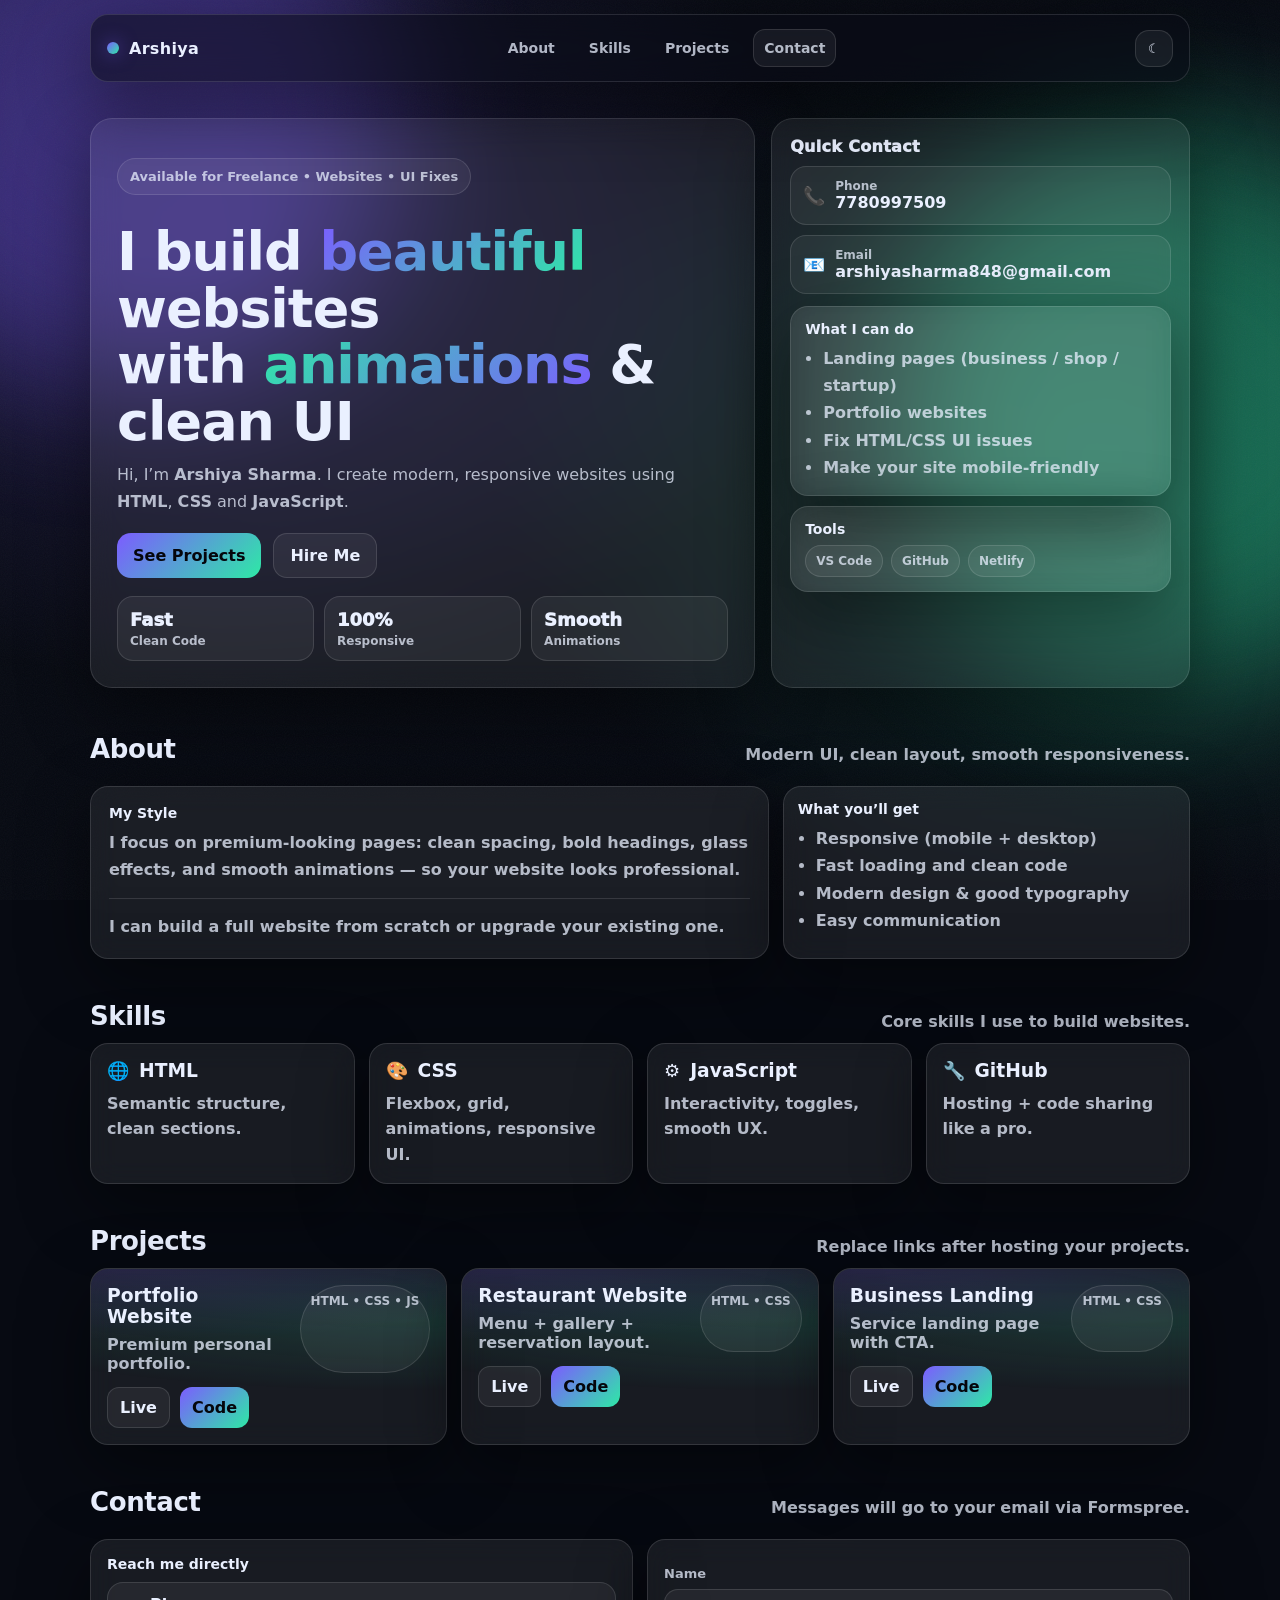
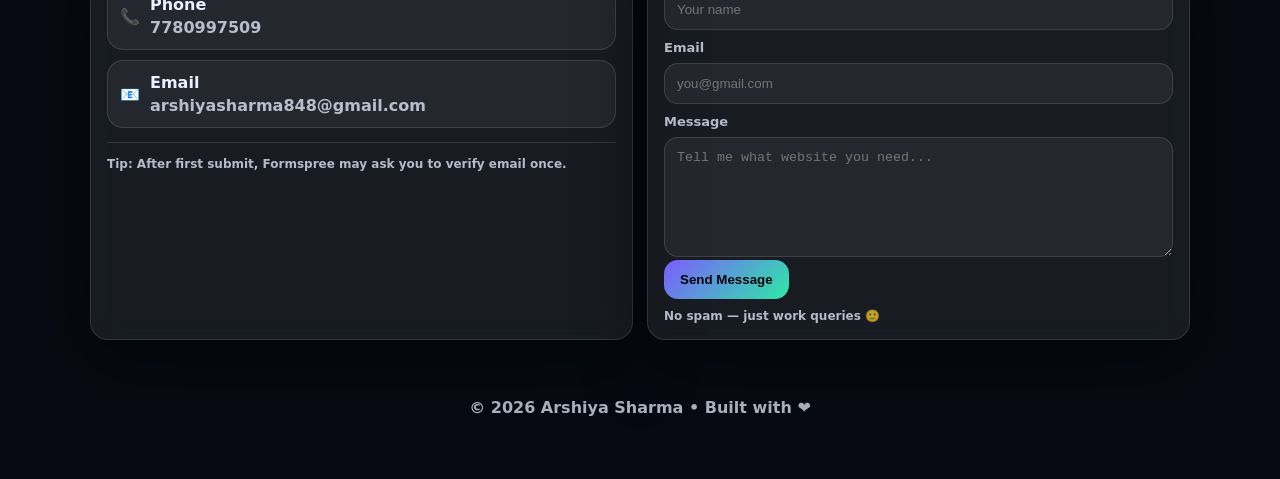
==== index.html @ 582f91e6 "Initial portfolio website" ====
<!DOCTYPE html>
<html lang="en">
<head>
  <meta charset="UTF-8" />
  <meta name="viewport" content="width=device-width, initial-scale=1.0" />
  <title>Arshiya Sharma | Web Developer</title>
  <link rel="stylesheet" href="style.css" />
</head>
<body>

  <!-- Background -->
  <div class="blob b1"></div>
  <div class="blob b2"></div>
  <div class="noise"></div>

  <!-- Navbar -->
  <header class="nav">
    <a class="brand" href="#home">
      <span class="dot"></span>
      <span>Arshiya</span>
    </a>

    <nav class="navLinks">
      <a href="#about">About</a>
      <a href="#skills">Skills</a>
      <a href="#projects">Projects</a>
      <a href="#contact" class="pill">Contact</a>
    </nav>

    <button class="themeBtn" id="themeBtn" aria-label="Toggle theme">
      <span class="icon">☾</span>
    </button>
  </header>

  <!-- Hero -->
  <main id="home" class="hero">
    <div class="heroCard reveal">
      <p class="badge">Available for Freelance • Websites • UI Fixes</p>

      <h1>
        I build <span class="grad">beautiful</span> websites<br />
        with <span class="grad2">animations</span> & clean UI
      </h1>

      <p class="sub">
        Hi, I’m <b>Arshiya Sharma</b>. I create modern, responsive websites using
        <b>HTML</b>, <b>CSS</b> and <b>JavaScript</b>.
      </p>

      <div class="ctaRow">
        <a class="btn primary" href="#projects">See Projects</a>
        <a class="btn ghost" href="#contact">Hire Me</a>
      </div>

      <div class="stats">
        <div class="stat">
          <div class="num">Fast</div>
          <div class="label">Clean Code</div>
        </div>
        <div class="stat">
          <div class="num">100%</div>
          <div class="label">Responsive</div>
        </div>
        <div class="stat">
          <div class="num">Smooth</div>
          <div class="label">Animations</div>
        </div>
      </div>
    </div>

    <aside class="sideCard reveal">
      <div class="miniTitle">Quick Contact</div>

      <div class="contactMini">
        <a class="contactItem" href="tel:7780997509">
          <span class="ico">📞</span>
          <div>
            <div class="smallLabel">Phone</div>
            <div class="smallValue">7780997509</div>
          </div>
        </a>

        <a class="contactItem" href="mailto:arshiyasharma848@gmail.com">
          <span class="ico">📧</span>
          <div>
            <div class="smallLabel">Email</div>
            <div class="smallValue">arshiyasharma848@gmail.com</div>
          </div>
        </a>
      </div>

      <div class="glass">
        <h3>What I can do</h3>
        <ul>
          <li>Landing pages (business / shop / startup)</li>
          <li>Portfolio websites</li>
          <li>Fix HTML/CSS UI issues</li>
          <li>Make your site mobile-friendly</li>
        </ul>
      </div>

      <div class="glass">
        <h3>Tools</h3>
        <div class="chips">
          <span class="chip">VS Code</span>
          <span class="chip">GitHub</span>
          <span class="chip">Netlify</span>
        </div>
      </div>
    </aside>
  </main>

  <!-- About -->
  <section id="about" class="section reveal">
    <div class="sectionHead">
      <h2>About</h2>
      <p>Modern UI, clean layout, smooth responsiveness.</p>
    </div>

    <div class="aboutGrid">
      <div class="glass big tilt">
        <h3>My Style</h3>
        <p>
          I focus on premium-looking pages: clean spacing, bold headings,
          glass effects, and smooth animations — so your website looks professional.
        </p>
        <div class="line"></div>
        <p>
          I can build a full website from scratch or upgrade your existing one.
        </p>
      </div>

      <div class="glass tilt">
        <h3>What you’ll get</h3>
        <ul>
          <li>Responsive (mobile + desktop)</li>
          <li>Fast loading and clean code</li>
          <li>Modern design & good typography</li>
          <li>Easy communication</li>
        </ul>
      </div>
    </div>
  </section>

  <!-- Skills -->
  <section id="skills" class="section reveal">
    <div class="sectionHead">
      <h2>Skills</h2>
      <p>Core skills I use to build websites.</p>
    </div>

    <div class="cards">
      <div class="skillCard lift">
        <div class="skillTop"><span class="emoji">🌐</span><h3>HTML</h3></div>
        <p>Semantic structure, clean sections.</p>
      </div>

      <div class="skillCard lift">
        <div class="skillTop"><span class="emoji">🎨</span><h3>CSS</h3></div>
        <p>Flexbox, grid, animations, responsive UI.</p>
      </div>

      <div class="skillCard lift">
        <div class="skillTop"><span class="emoji">⚙️</span><h3>JavaScript</h3></div>
        <p>Interactivity, toggles, smooth UX.</p>
      </div>

      <div class="skillCard lift">
        <div class="skillTop"><span class="emoji">🔧</span><h3>GitHub</h3></div>
        <p>Hosting + code sharing like a pro.</p>
      </div>
    </div>
  </section>

  <!-- Projects -->
  <section id="projects" class="section reveal">
    <div class="sectionHead">
      <h2>Projects</h2>
      <p>Replace links after hosting your projects.</p>
    </div>

    <div class="projects">
      <article class="proj lift">
        <div class="projTop">
          <div>
            <h3>Portfolio Website</h3>
            <p>Premium personal portfolio.</p>
          </div>
          <span class="pillSmall">HTML • CSS • JS</span>
        </div>
        <div class="projBtns">
          <a class="btn small ghost" href="https://example.com" target="_blank" rel="noopener">Live</a>
          <a class="btn small primary" href="https://github.com/yourusername/portfolio" target="_blank" rel="noopener">Code</a>
        </div>
      </article>

      <article class="proj lift">
        <div class="projTop">
          <div>
            <h3>Restaurant Website</h3>
            <p>Menu + gallery + reservation layout.</p>
          </div>
          <span class="pillSmall">HTML • CSS</span>
        </div>
        <div class="projBtns">
          <a class="btn small ghost" href="https://example.com" target="_blank" rel="noopener">Live</a>
          <a class="btn small primary" href="https://github.com/yourusername/restaurant" target="_blank" rel="noopener">Code</a>
        </div>
      </article>

      <article class="proj lift">
        <div class="projTop">
          <div>
            <h3>Business Landing</h3>
            <p>Service landing page with CTA.</p>
          </div>
          <span class="pillSmall">HTML • CSS</span>
        </div>
        <div class="projBtns">
          <a class="btn small ghost" href="https://example.com" target="_blank" rel="noopener">Live</a>
          <a class="btn small primary" href="https://github.com/yourusername/business" target="_blank" rel="noopener">Code</a>
        </div>
      </article>
    </div>
  </section>

  <!-- Contact -->
  <section id="contact" class="section reveal">
    <div class="sectionHead">
      <h2>Contact</h2>
      <p>Messages will go to your email via Formspree.</p>
    </div>

    <div class="contactGrid">
      <div class="glass contactSide tilt">
        <h3>Reach me directly</h3>

        <a class="direct" href="tel:7780997509">
          <span>📞</span>
          <div>
            <b>Phone</b>
            <p>7780997509</p>
          </div>
        </a>

        <a class="direct" href="mailto:arshiyasharma848@gmail.com">
          <span>📧</span>
          <div>
            <b>Email</b>
            <p>arshiyasharma848@gmail.com</p>
          </div>
        </a>

        <div class="line"></div>
        <p class="smallText">Tip: After first submit, Formspree may ask you to verify email once.</p>
      </div>

      <!-- Working Form -->
      <form
        class="glass form tilt"
        action="https://formspree.io/f/xpqjgnyd"
        method="POST"
      >
        <input type="hidden" name="_subject" value="New Portfolio Message!" />
        <input type="hidden" name="_format" value="plain" />
        <!-- Optional redirect after submit -->
        <input type="hidden" name="_next" value="./thanks.html" />

        <label>
          Name
          <input type="text" name="name" placeholder="Your name" required />
        </label>

        <label>
          Email
          <input type="email" name="email" placeholder="you@gmail.com" required />
        </label>

        <label>
          Message
          <textarea name="message" placeholder="Tell me what website you need..." required></textarea>
        </label>

        <button class="btn primary" type="submit">Send Message</button>
        <p class="hint">No spam — just work queries 🙂</p>
      </form>
    </div>
  </section>

  <footer class="footer">
    <p>© 2026 Arshiya Sharma • Built with ❤️</p>
  </footer>

  <script src="script.js"></script>
</body>
</html>
---- style.css ----
:root{
  --bg:#070A12;
  --card:rgba(255,255,255,.07);
  --stroke:rgba(255,255,255,.12);
  --text:#EAF0FF;
  --muted:rgba(234,240,255,.75);
  --accent:#7C5CFF;
  --accent2:#2EE9A6;
  --shadow: 0 22px 70px rgba(0,0,0,.45);
}

body.light{
  --bg:#F7F8FF;
  --card:rgba(10,11,20,.06);
  --stroke:rgba(10,11,20,.10);
  --text:#0A0B14;
  --muted:rgba(10,11,20,.72);
  --shadow: 0 20px 60px rgba(10,11,20,.14);
}

*{ box-sizing:border-box; }
html{ scroll-behavior:smooth; }
body{
  margin:0;
  font-family: ui-sans-serif, system-ui, -apple-system, Segoe UI, Roboto, Arial;
  color:var(--text);
  background:
    radial-gradient(1100px 800px at 18% 12%, rgba(124,92,255,.22), transparent 55%),
    radial-gradient(1100px 800px at 86% 22%, rgba(46,233,166,.16), transparent 55%),
    var(--bg);
  overflow-x:hidden;
}

/* background */
.blob{
  position:fixed;
  width:560px;height:560px;
  border-radius:50%;
  filter:blur(70px);
  opacity:.35;
  z-index:-3;
  animation: floaty 8s ease-in-out infinite;
}
.b1{ left:-160px; top:-170px; background:var(--accent); }
.b2{ right:-170px; top:130px; background:var(--accent2); animation-delay: -2.5s; }

@keyframes floaty{
  0%,100%{ transform: translateY(0) translateX(0) scale(1); }
  50%{ transform: translateY(18px) translateX(10px) scale(1.04); }
}

.noise{
  position:fixed; inset:0;
  pointer-events:none;
  z-index:-2;
  opacity:.12;
  background-image:url("data:image/svg+xml,%3Csvg xmlns='http://www.w3.org/2000/svg' width='220' height='220'%3E%3Cfilter id='n'%3E%3CfeTurbulence type='fractalNoise' baseFrequency='.9' numOctaves='3' stitchTiles='stitch'/%3E%3C/filter%3E%3Crect width='220' height='220' filter='url(%23n)' opacity='.35'/%3E%3C/svg%3E");
}

/* nav */
.nav{
  position:sticky; top:0; z-index:50;
  width:min(1100px, calc(100% - 24px));
  margin:14px auto 0;
  padding:14px 16px;
  display:flex; align-items:center; justify-content:space-between;
  border:1px solid var(--stroke);
  border-radius:18px;
  background: rgba(10,12,22,.55);
  backdrop-filter: blur(14px);
  box-shadow: var(--shadow);
}
body.light .nav{ background: rgba(255,255,255,.66); }

.brand{
  display:flex; gap:10px; align-items:center;
  text-decoration:none; color:var(--text);
  font-weight:900; letter-spacing:.3px;
}
.dot{
  width:12px; height:12px; border-radius:50%;
  background: linear-gradient(135deg, var(--accent), var(--accent2));
  box-shadow: 0 0 18px rgba(124,92,255,.55);
}

.navLinks{ display:flex; gap:14px; align-items:center; }
.navLinks a{
  text-decoration:none;
  color:var(--muted);
  font-weight:750;
  font-size:14px;
  padding:10px 10px;
  border-radius:12px;
  transition:.2s ease;
}
.navLinks a:hover{ color:var(--text); background: rgba(255,255,255,.07); }
.pill{ border:1px solid var(--stroke); background: rgba(255,255,255,.06); }

.themeBtn{
  border:1px solid var(--stroke);
  background: rgba(255,255,255,.06);
  color: var(--text);
  border-radius:14px;
  padding:10px 12px;
  cursor:pointer;
  transition:.2s ease;
}
.themeBtn:hover{ transform: translateY(-1px); }

/* hero */
.hero{
  width:min(1100px, calc(100% - 24px));
  margin:18px auto 0;
  display:grid;
  grid-template-columns: 1.35fr .85fr;
  gap:16px;
  padding: 18px 0 10px;
}

.heroCard, .sideCard, .glass, .skillCard, .proj{
  border:1px solid var(--stroke);
  background: var(--card);
  border-radius:22px;
  box-shadow: var(--shadow);
  backdrop-filter: blur(14px);
}

.heroCard{ padding:26px; }
.sideCard{ padding:18px; }

.badge{
  display:inline-flex;
  border:1px solid var(--stroke);
  background: rgba(255,255,255,.06);
  padding:10px 12px;
  border-radius:999px;
  font-weight:800;
  color:var(--muted);
  font-size:13px;
}

.hero h1{
  margin:16px 0 10px;
  font-size: clamp(34px, 4.4vw, 54px);
  line-height:1.05;
  letter-spacing:-1px;
}
.grad{
  background: linear-gradient(135deg, var(--accent), var(--accent2));
  -webkit-background-clip:text;
  background-clip:text;
  color:transparent;
}
.grad2{
  background: linear-gradient(135deg, var(--accent2), var(--accent));
  -webkit-background-clip:text;
  background-clip:text;
  color:transparent;
}

.sub{
  margin:0;
  color:var(--muted);
  font-size:16px;
  line-height:1.7;
  max-width: 65ch;
}

.ctaRow{
  display:flex; gap:12px; flex-wrap:wrap;
  margin-top:18px;
}

.btn{
  display:inline-flex;
  align-items:center;
  justify-content:center;
  text-decoration:none;
  font-weight:900;
  border-radius:14px;
  padding:12px 16px;
  border:1px solid var(--stroke);
  cursor:pointer;
  transition: .2s ease;
  user-select:none;
}
.btn:hover{ transform: translateY(-2px); }
.btn.primary{
  border:none;
  background: linear-gradient(135deg, var(--accent), var(--accent2));
  color:#05060c;
}
.btn.ghost{
  background: rgba(255,255,255,.06);
  color:var(--text);
}
.btn.small{ padding:10px 12px; border-radius:12px; font-weight:850; }

.stats{
  margin-top:18px;
  display:grid;
  grid-template-columns: repeat(3, 1fr);
  gap:10px;
}
.stat{
  border:1px solid var(--stroke);
  background: rgba(255,255,255,.06);
  border-radius:16px;
  padding:12px;
}
.num{ font-weight:950; font-size:18px; }
.label{ margin-top:4px; color:var(--muted); font-weight:750; font-size:12px; }

/* side */
.miniTitle{ font-weight:950; margin-bottom:10px; letter-spacing:.3px; }
.contactMini{ display:grid; gap:10px; margin-bottom:12px; }
.contactItem{
  display:flex; gap:10px; align-items:center;
  text-decoration:none; color:var(--text);
  border:1px solid var(--stroke);
  background: rgba(255,255,255,.06);
  border-radius:16px;
  padding:12px;
  transition:.2s ease;
}
.contactItem:hover{ transform: translateY(-2px); }
.ico{ font-size:18px; }
.smallLabel{ color:var(--muted); font-size:12px; font-weight:750; }
.smallValue{ font-weight:900; }

.glass{ padding:14px; margin-top:10px; border-radius:18px; }
.glass h3{ margin:0 0 8px; font-size:14px; }
.glass ul{ margin:0; padding-left:18px; color:var(--muted); font-weight:700; line-height:1.7; }

.chips{ display:flex; gap:8px; flex-wrap:wrap; }
.chip{
  border:1px solid var(--stroke);
  background: rgba(255,255,255,.06);
  padding:8px 10px;
  border-radius:999px;
  color:var(--muted);
  font-weight:900;
  font-size:12px;
}

/* sections */
.section{
  width:min(1100px, calc(100% - 24px));
  margin: 14px auto 0;
  padding: 22px 0 6px;
}
.sectionHead{
  display:flex;
  justify-content:space-between;
  align-items:end;
  gap:14px;
  margin-bottom:12px;
}
.sectionHead h2{ margin:0; font-size:26px; letter-spacing:-.4px; }
.sectionHead p{ margin:0; color:var(--muted); font-weight:750; }

.aboutGrid{
  display:grid;
  grid-template-columns: 1.25fr .75fr;
  gap:14px;
}
.big{ padding:18px; }
.big p{ margin:0; color:var(--muted); line-height:1.7; font-weight:750; }
.line{ height:1px; background: var(--stroke); margin: 14px 0; }

/* skills */
.cards{
  display:grid;
  grid-template-columns: repeat(4, 1fr);
  gap:14px;
}
.skillCard{
  padding:16px;
  border-radius:18px;
}
.skillTop{ display:flex; gap:10px; align-items:center; }
.emoji{ font-size:18px; }
.skillCard h3{ margin:0; }
.skillCard p{ margin:10px 0 0; color:var(--muted); font-weight:750; line-height:1.6; }

/* projects */
.projects{
  display:grid;
  grid-template-columns: repeat(3, 1fr);
  gap:14px;
}
.proj{
  padding:16px;
  border-radius:18px;
  position:relative;
  overflow:hidden;
}
.proj::before{
  content:"";
  position:absolute;
  inset:-2px;
  background: radial-gradient(800px 120px at 10% 0%, rgba(124,92,255,.20), transparent 60%),
              radial-gradient(800px 120px at 90% 30%, rgba(46,233,166,.16), transparent 60%);
  opacity:.8;
  pointer-events:none;
}
.proj > *{ position:relative; }

.projTop{ display:flex; justify-content:space-between; gap:10px; }
.proj h3{ margin:0; }
.proj p{ margin:8px 0 0; color:var(--muted); font-weight:750; }
.pillSmall{
  border:1px solid var(--stroke);
  background: rgba(255,255,255,.06);
  padding:8px 10px;
  border-radius:999px;
  color:var(--muted);
  font-weight:900;
  font-size:12px;
  white-space:nowrap;
}
.projBtns{ display:flex; gap:10px; margin-top:14px; }

/* contact */
.contactGrid{
  display:grid;
  grid-template-columns: 1fr 1fr;
  gap:14px;
}
.contactSide{ padding:16px; border-radius:18px; }
.direct{
  display:flex; gap:10px; align-items:center;
  text-decoration:none; color:var(--text);
  border:1px solid var(--stroke);
  background: rgba(255,255,255,.06);
  border-radius:16px;
  padding:12px;
  margin-top:10px;
  transition:.2s ease;
}
.direct:hover{ transform: translateY(-2px); }
.direct p{ margin:4px 0 0; color:var(--muted); font-weight:750; }

.form{
  padding:16px;
  border-radius:18px;
}
.form label{
  display:block;
  font-weight:900;
  color:var(--muted);
  font-size:13px;
  margin-top:10px;
}
.form input, .form textarea{
  width:100%;
  margin-top:8px;
  padding:12px 12px;
  border-radius:14px;
  border:1px solid var(--stroke);
  background: rgba(255,255,255,.06);
  color:var(--text);
  outline:none;
}
.form textarea{ min-height:120px; resize:vertical; }
.hint{ margin:10px 0 0; color:var(--muted); font-weight:750; font-size:12px; }
.smallText{ margin:0; color:var(--muted); font-weight:750; font-size:12px; }

/* footer */
.footer{
  width:min(1100px, calc(100% - 24px));
  margin:18px auto 28px;
  padding:18px 0;
  text-align:center;
  color:var(--muted);
  font-weight:800;
}

/* Animations: reveal */
.reveal{
  opacity:0;
  transform: translateY(14px);
  transition: .75s ease;
}
.reveal.show{
  opacity:1;
  transform: translateY(0);
}

/* hover animations */
.lift{ transition: .2s ease; }
.lift:hover{ transform: translateY(-4px); }

.tilt{
  transform-style: preserve-3d;
  transition: transform .2s ease;
}
.tilt:hover{
  transform: perspective(900px) rotateX(2deg) rotateY(-2deg) translateY(-2px);
}

/* responsive */
@media (max-width: 980px){
  .hero{ grid-template-columns: 1fr; }
  .aboutGrid{ grid-template-columns: 1fr; }
  .cards{ grid-template-columns: repeat(2, 1fr); }
  .projects{ grid-template-columns: 1fr; }
  .contactGrid{ grid-template-columns: 1fr; }
  .navLinks{ display:none; }
}
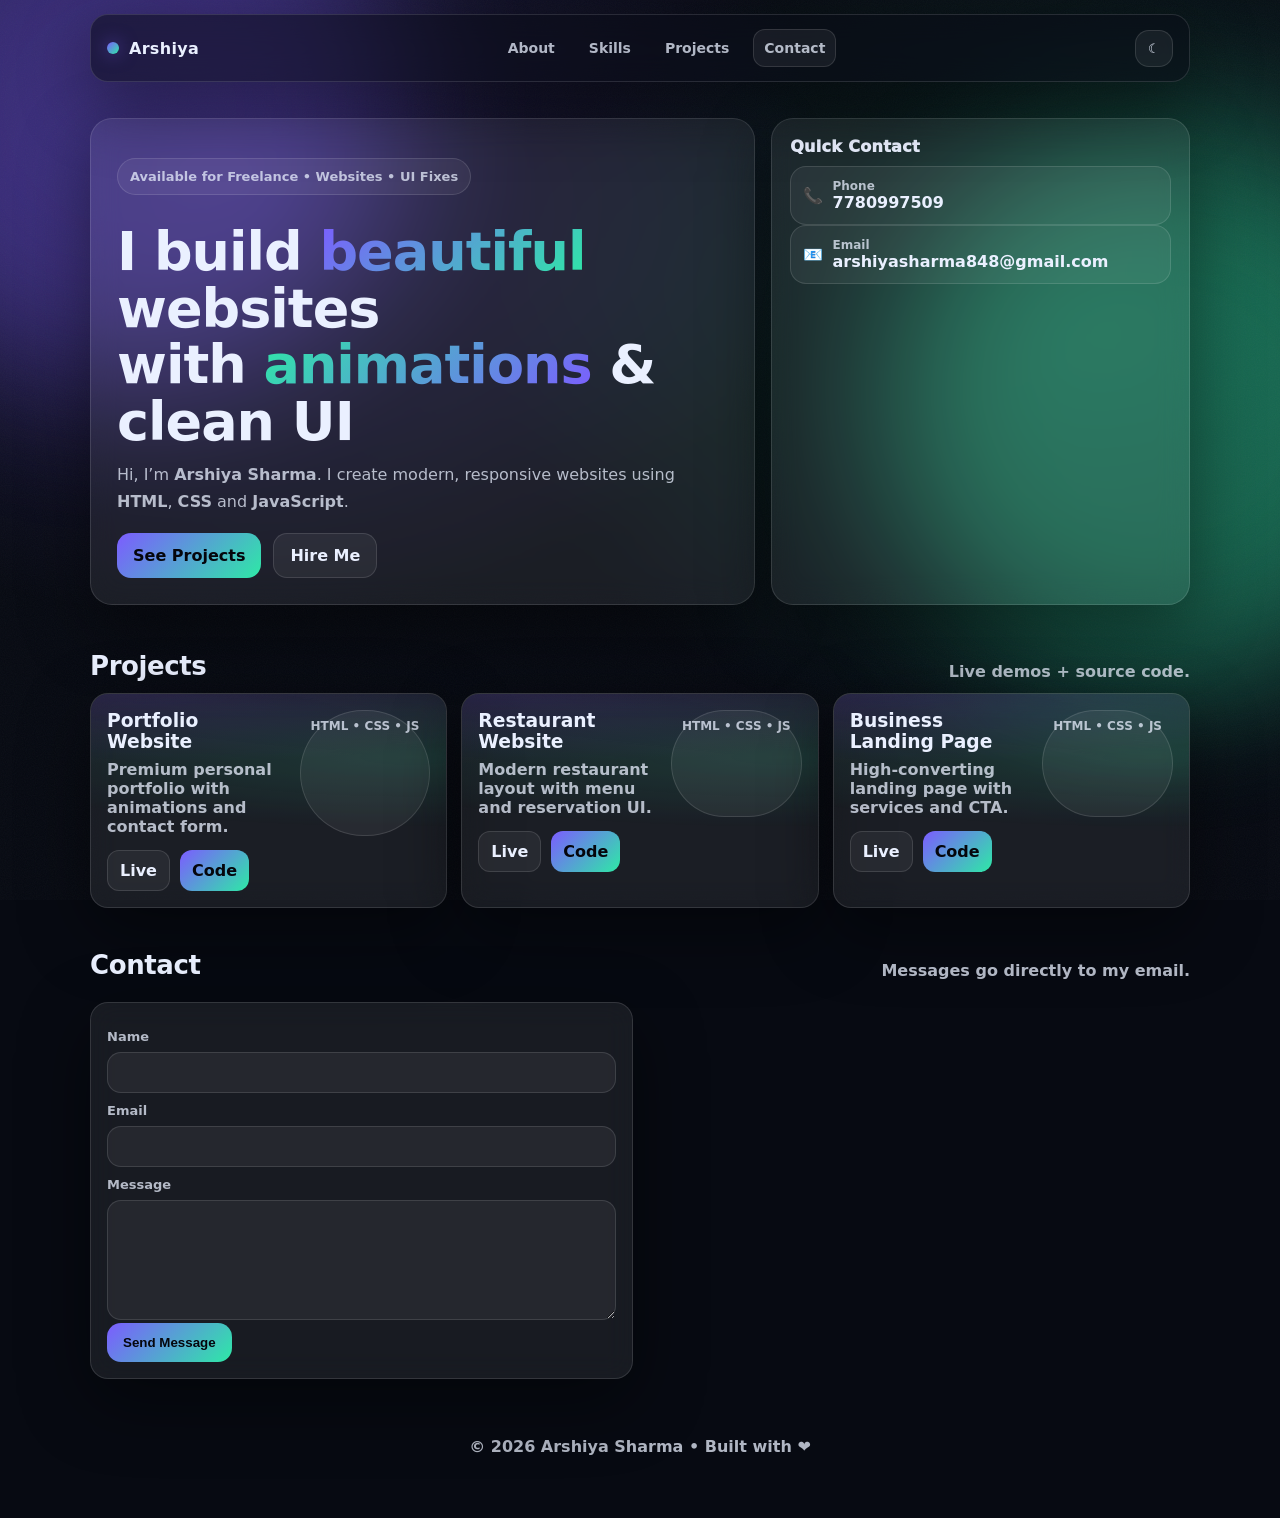
==== commit e1ff72c6: "Final portfolio update with real project links" ====
--- a/index.html
+++ b/index.html
@@ -27,7 +27,7 @@
       <a href="#contact" class="pill">Contact</a>
     </nav>
 
-    <button class="themeBtn" id="themeBtn" aria-label="Toggle theme">
+    <button class="themeBtn" id="themeBtn">
       <span class="icon">☾</span>
     </button>
   </header>
@@ -51,176 +51,113 @@
         <a class="btn primary" href="#projects">See Projects</a>
         <a class="btn ghost" href="#contact">Hire Me</a>
       </div>
-
-      <div class="stats">
-        <div class="stat">
-          <div class="num">Fast</div>
-          <div class="label">Clean Code</div>
-        </div>
-        <div class="stat">
-          <div class="num">100%</div>
-          <div class="label">Responsive</div>
-        </div>
-        <div class="stat">
-          <div class="num">Smooth</div>
-          <div class="label">Animations</div>
-        </div>
-      </div>
     </div>
 
     <aside class="sideCard reveal">
       <div class="miniTitle">Quick Contact</div>
 
-      <div class="contactMini">
-        <a class="contactItem" href="tel:7780997509">
-          <span class="ico">📞</span>
-          <div>
-            <div class="smallLabel">Phone</div>
-            <div class="smallValue">7780997509</div>
-          </div>
-        </a>
-
-        <a class="contactItem" href="mailto:arshiyasharma848@gmail.com">
-          <span class="ico">📧</span>
-          <div>
-            <div class="smallLabel">Email</div>
-            <div class="smallValue">arshiyasharma848@gmail.com</div>
-          </div>
-        </a>
-      </div>
-
-      <div class="glass">
-        <h3>What I can do</h3>
-        <ul>
-          <li>Landing pages (business / shop / startup)</li>
-          <li>Portfolio websites</li>
-          <li>Fix HTML/CSS UI issues</li>
-          <li>Make your site mobile-friendly</li>
-        </ul>
-      </div>
-
-      <div class="glass">
-        <h3>Tools</h3>
-        <div class="chips">
-          <span class="chip">VS Code</span>
-          <span class="chip">GitHub</span>
-          <span class="chip">Netlify</span>
-        </div>
-      </div>
+      <a class="contactItem" href="tel:7780997509">
+        <span>📞</span>
+        <div>
+          <div class="smallLabel">Phone</div>
+          <div class="smallValue">7780997509</div>
+        </div>
+      </a>
+
+      <a class="contactItem" href="mailto:arshiyasharma848@gmail.com">
+        <span>📧</span>
+        <div>
+          <div class="smallLabel">Email</div>
+          <div class="smallValue">arshiyasharma848@gmail.com</div>
+        </div>
+      </a>
     </aside>
   </main>
-
-  <!-- About -->
-  <section id="about" class="section reveal">
-    <div class="sectionHead">
-      <h2>About</h2>
-      <p>Modern UI, clean layout, smooth responsiveness.</p>
-    </div>
-
-    <div class="aboutGrid">
-      <div class="glass big tilt">
-        <h3>My Style</h3>
-        <p>
-          I focus on premium-looking pages: clean spacing, bold headings,
-          glass effects, and smooth animations — so your website looks professional.
-        </p>
-        <div class="line"></div>
-        <p>
-          I can build a full website from scratch or upgrade your existing one.
-        </p>
-      </div>
-
-      <div class="glass tilt">
-        <h3>What you’ll get</h3>
-        <ul>
-          <li>Responsive (mobile + desktop)</li>
-          <li>Fast loading and clean code</li>
-          <li>Modern design & good typography</li>
-          <li>Easy communication</li>
-        </ul>
-      </div>
-    </div>
-  </section>
-
-  <!-- Skills -->
-  <section id="skills" class="section reveal">
-    <div class="sectionHead">
-      <h2>Skills</h2>
-      <p>Core skills I use to build websites.</p>
-    </div>
-
-    <div class="cards">
-      <div class="skillCard lift">
-        <div class="skillTop"><span class="emoji">🌐</span><h3>HTML</h3></div>
-        <p>Semantic structure, clean sections.</p>
-      </div>
-
-      <div class="skillCard lift">
-        <div class="skillTop"><span class="emoji">🎨</span><h3>CSS</h3></div>
-        <p>Flexbox, grid, animations, responsive UI.</p>
-      </div>
-
-      <div class="skillCard lift">
-        <div class="skillTop"><span class="emoji">⚙️</span><h3>JavaScript</h3></div>
-        <p>Interactivity, toggles, smooth UX.</p>
-      </div>
-
-      <div class="skillCard lift">
-        <div class="skillTop"><span class="emoji">🔧</span><h3>GitHub</h3></div>
-        <p>Hosting + code sharing like a pro.</p>
-      </div>
-    </div>
-  </section>
 
   <!-- Projects -->
   <section id="projects" class="section reveal">
     <div class="sectionHead">
       <h2>Projects</h2>
-      <p>Replace links after hosting your projects.</p>
+      <p>Live demos + source code.</p>
     </div>
 
     <div class="projects">
+
+      <!-- Portfolio -->
       <article class="proj lift">
         <div class="projTop">
           <div>
             <h3>Portfolio Website</h3>
-            <p>Premium personal portfolio.</p>
+            <p>Premium personal portfolio with animations and contact form.</p>
           </div>
           <span class="pillSmall">HTML • CSS • JS</span>
         </div>
+
         <div class="projBtns">
-          <a class="btn small ghost" href="https://example.com" target="_blank" rel="noopener">Live</a>
-          <a class="btn small primary" href="https://github.com/yourusername/portfolio" target="_blank" rel="noopener">Code</a>
+          <a class="btn small ghost"
+             href="https://akrshu.github.io/Portfolio/"
+             target="_blank">
+            Live
+          </a>
+
+          <a class="btn small primary"
+             href="https://github.com/akrshu/Portfolio"
+             target="_blank">
+            Code
+          </a>
         </div>
       </article>
 
+      <!-- Restaurant -->
       <article class="proj lift">
         <div class="projTop">
           <div>
             <h3>Restaurant Website</h3>
-            <p>Menu + gallery + reservation layout.</p>
+            <p>Modern restaurant layout with menu and reservation UI.</p>
           </div>
-          <span class="pillSmall">HTML • CSS</span>
-        </div>
+          <span class="pillSmall">HTML • CSS • JS</span>
+        </div>
+
         <div class="projBtns">
-          <a class="btn small ghost" href="https://example.com" target="_blank" rel="noopener">Live</a>
-          <a class="btn small primary" href="https://github.com/yourusername/restaurant" target="_blank" rel="noopener">Code</a>
+          <a class="btn small ghost"
+             href="https://akrshu.github.io/Resturant/"
+             target="_blank">
+            Live
+          </a>
+
+          <a class="btn small primary"
+             href="https://github.com/akrshu/Resturant"
+             target="_blank">
+            Code
+          </a>
         </div>
       </article>
 
+      <!-- Business Landing -->
       <article class="proj lift">
         <div class="projTop">
           <div>
-            <h3>Business Landing</h3>
-            <p>Service landing page with CTA.</p>
+            <h3>Business Landing Page</h3>
+            <p>High-converting landing page with services and CTA.</p>
           </div>
-          <span class="pillSmall">HTML • CSS</span>
-        </div>
+          <span class="pillSmall">HTML • CSS • JS</span>
+        </div>
+
         <div class="projBtns">
-          <a class="btn small ghost" href="https://example.com" target="_blank" rel="noopener">Live</a>
-          <a class="btn small primary" href="https://github.com/yourusername/business" target="_blank" rel="noopener">Code</a>
+          <a class="btn small ghost"
+             href="https://akrshu.github.io/Business-Landing-Project/"
+             target="_blank">
+            Live
+          </a>
+
+          <a class="btn small primary"
+             href="https://github.com/akrshu/Business-Landing-Project"
+             target="_blank">
+            Code
+          </a>
         </div>
       </article>
+
     </div>
   </section>
 
@@ -228,61 +165,33 @@
   <section id="contact" class="section reveal">
     <div class="sectionHead">
       <h2>Contact</h2>
-      <p>Messages will go to your email via Formspree.</p>
+      <p>Messages go directly to my email.</p>
     </div>
 
     <div class="contactGrid">
-      <div class="glass contactSide tilt">
-        <h3>Reach me directly</h3>
-
-        <a class="direct" href="tel:7780997509">
-          <span>📞</span>
-          <div>
-            <b>Phone</b>
-            <p>7780997509</p>
-          </div>
-        </a>
-
-        <a class="direct" href="mailto:arshiyasharma848@gmail.com">
-          <span>📧</span>
-          <div>
-            <b>Email</b>
-            <p>arshiyasharma848@gmail.com</p>
-          </div>
-        </a>
-
-        <div class="line"></div>
-        <p class="smallText">Tip: After first submit, Formspree may ask you to verify email once.</p>
-      </div>
-
-      <!-- Working Form -->
       <form
         class="glass form tilt"
         action="https://formspree.io/f/xpqjgnyd"
         method="POST"
       >
         <input type="hidden" name="_subject" value="New Portfolio Message!" />
-        <input type="hidden" name="_format" value="plain" />
-        <!-- Optional redirect after submit -->
-        <input type="hidden" name="_next" value="./thanks.html" />
 
         <label>
           Name
-          <input type="text" name="name" placeholder="Your name" required />
+          <input type="text" name="name" required />
         </label>
 
         <label>
           Email
-          <input type="email" name="email" placeholder="you@gmail.com" required />
+          <input type="email" name="email" required />
         </label>
 
         <label>
           Message
-          <textarea name="message" placeholder="Tell me what website you need..." required></textarea>
+          <textarea name="message" required></textarea>
         </label>
 
         <button class="btn primary" type="submit">Send Message</button>
-        <p class="hint">No spam — just work queries 🙂</p>
       </form>
     </div>
   </section>
